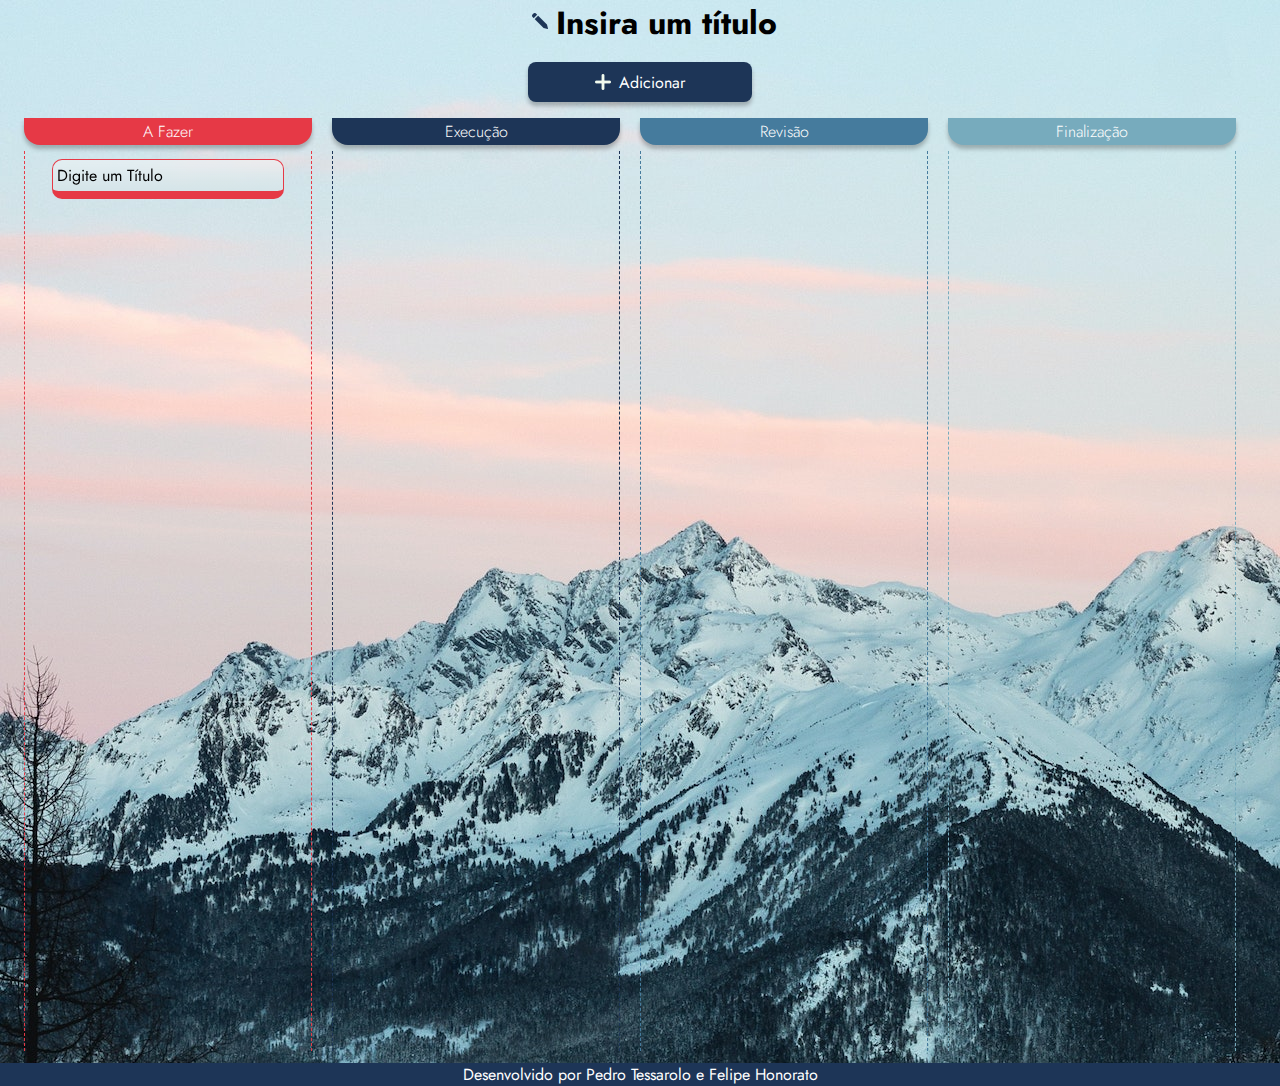
==== index.html @ cccc1d4a "Merge branch 'TestforMain' of https://github.com/Ofelipehonorato/TaskList--Kanban into felipeHonoart" ====
<!DOCTYPE html>
<html lang="pt-br">

<head>
  <meta charset="UTF-8">
  <meta name="viewport" content="width=device-width, initial-scale=1.0">
  <link rel="stylesheet" href="./css/style-mobile.css">
  <link rel="stylesheet" href="./css/style-desktop.css">
  <link rel="preconnect" href="https://fonts.googleapis.com">
  <link rel="preconnect" href="https://fonts.gstatic.com" crossorigin>
  <link
    href="https://fonts.googleapis.com/css2?family=Jost:wght@300;400;600&family=Open+Sans:ital,wght@0,300;0,400;0,500;0,600;0,700;0,800;1,300;1,400;1,500;1,600;1,700;1,800&display=swap"
    rel="stylesheet">
  <title>Kanban - Lista de tarefas</title>
</head>

<body>
  <header>
    <div class="header-top">
      <div class="titulo">
        <button class="titulo-img-lapis" id="btnedit"><img src="./img/icons/pencil.png" alt="Editar"
            width="16px"></button>
        <h1 id="tituloEdit">Insira um título </h1>
      </div>

      <div class="header-options">

        <!-- <div class="header-options-filtrar">
          <div class="options-filtrar-busca">
            <input type="text" id="buscarCard" placeholder="Digite seu Título...">
          </div>
          <div class="options-filtrar-img">
            <img src="./img/icons/buscar.png" alt="Buscar" width="16px">
          </div>
        </div> -->

        <button class="header-adicionar" id="btnAdd" type="button">
          <img src="./img/icons/add.png" alt="Adicionar" width="16px">
          <p>Adicionar</p>
        </button>

        <!-- <div id="popup" class="popup">
          <div class="popup-content">
            <h2>Insira o titulo da sua tarefa</h2>
            <input type="text" id="inputText" placeholder="Insira o título">
            <button class="header-adicionar" id="addButton">
              <img src="./img/icons/add.png" alt="Adicionar" width="16px">
              <p>Adicionar</p>
            </button>
          </div>
        </div> -->

        <!-- <button class="header-filtrar">
          <img src="./img/icons/filtrar.png" alt="Adicionar" width="16px">
          <p>Filtrar</p>
        </button> -->

      </div>
  </header>

  <main class="main-cards-layout">
    <!-- ********************** CARD DA COLUNA A FAZER ********************** -->
    <div class="main-cards-status" id="mainCardStatus">
      <h1 class="main-cards-titulo afazer">A Fazer</h1>
      <div class="dropzone afazer" id="dropzone">
        <div class="legend red" id="Father"></div>
        <div id="cloneCard">
          <div class="card afazer" id="afazer" draggable="true">
            <ul class="status red" id="statusRed">
              <li class="content afazer" id="contentAfazerId">
                <!-- <h2 id="changeText" onclick="newText()">Título A fazer</h2> -->
                <div id="textoTitulo" onclick="newText()">Digite um Título</div>
                <!-- <input type="text" id="test" placeholder="Digite um Título" onclick="newText()"> -->
                <!-- <p>Prazo xx/xx/xxxx</p> -->
              </li>
            </ul>
          </div>
        </div>

      </div>
    </div>
    <!-- ********************** CARD DA COLUNA EXECUÇÃO ********************** -->
    <div class="main-cards-status">
      <h1 class="main-cards-titulo execucao">Execução</h1>
      <div class="dropzone execucao">
        <div class="legend blue"></div>
        <div class="card execucao" draggable="true">
          <ul class="status blue" style="display: none;">
            <li class="content execucao"></li>
          </ul>
        </div>
      </div>
    </div>
    <!-- ********************** CARD DA COLUNA REVISÃO ********************** -->
    <div class="main-cards-status">
      <h1 class="main-cards-titulo revisao">Revisão</h1>
      <div class="dropzone revisao">
        <div class="legend darkblue"></div>
        <div class="card revisao" draggable="true">
          <ul class="status darkblue" style="display: none;">
            <li class="content revisao"></li>
          </ul>
        </div>
      </div>
    </div>
    <!-- ********************** CARD DA COLUNA FINALIZADO ********************** -->
    <div class="main-cards-status">
      <h1 class="main-cards-titulo finalizacao">Finalização</h1>
      <div class="dropzone finalizacao">
        <div class="legend lightblue"></div>
        <ul class="card finalizacao" draggable="true">
          <li class="status lightblue" style="display: none;"></li>
        </ul>
      </div>
    </div>
  </main>

  <footer>Desenvolvido por Pedro Tessarolo e Felipe Honorato</footer>
  <!-- <script type="module" src="./js/busca.js" defer></script> -->
  <script type="module" src="./js/dropAndDrag.js"></script>
  <script type="module" src="./Js/buttons.js" defer></script>
</body>

</html>
---- css/style-mobile.css ----
*{
  margin: 0px;
  padding: 0px;
  box-shadow: none;
  font-family: 'Jost', sans-serif;
  text-decoration: none;
  border: none;
  list-style: none;
}

:root{
  --btn-add-color: #1D3557;
  --btn-filtro-color: #457B9D;
}

body {
  background-image: url("../img/background/background-img.jpg");
  background-size: auto;
  background-repeat: no-repeat;  
}
/************************* Ínicio CSS do Header *******************************/
header{
  display: flex;
  justify-content: center;
}

.header-top{
  display: flex;
  flex-direction: column;
  width: 390px;
}

.header-top .titulo{
  display: flex;
  justify-content: left;
  align-items: center;
  margin-left: 28px;
}

.titulo h1 {
  padding-left: 8px;
}

.titulo .titulo-img-lapis{
  background-color: transparent;
  cursor: pointer;
}

.header-options {
  margin: 1em 0em 1em 0em;
  width: 100%;
  display: flex;
  justify-content: space-evenly;
  align-items: center;
}

.header-options button p {
  display: none;
}

.header-adicionar{
  display: flex;
  align-items: center;
  justify-content: center;
  background-color: var(--btn-add-color);
  width: 44px;
  height: 44px;
  border-radius: 50%;
  cursor: pointer;
}

/* .header-filtrar{
  display: flex;
  align-items: center;
  justify-content: center;
  background-color: var(--btn-filtro-color);
  width: 44px;
  height: 44px;
  border-radius: 50%;
  cursor: pointer;
} */

.header-options input{
  width: 186px;
  height: 40px;
  border-radius: 8px 0 0 8px;
  padding-left: 8px;
  box-shadow: 0 0 0 0 ;
  outline: 0;
}

.header-options-filtrar{
  display: flex;
}

.options-filtrar-img {
  display: flex;
  align-items: center;
  border-radius: 0 8px 8px 0;
  background-color: white;
  height: 40px;
  width: 25px;
  cursor: pointer;
}

.options-filtrar-img img{
  opacity: 0.5;
}

/* .header-options #buscarCard{
  background-image: url("../img/icons/buscar.png");
  background-size: 16px;
  background-repeat: no-repeat;
  background-position: 4% 50%;
  cursor: pointer;
} */

/**************************** Fim CSS do Header *******************************/

/**************************** Inicio CSS dos Cards ****************************/
:root {
  --bg-color-afazer: #e63946;
  --bg-color-execucao: #1d3557;
  --bg-color-revisao: #457b9d;
  --bg-color-finalizacao: #77abbd;
  --font-weight-ligth: 300;
  --font-weight-regular: 400;
  --font-weight-semibold: 600;
}

.main-cards-layout{
  display: flex;
  flex-direction: column;
}

.main-cards-status .main-cards-titulo{
  text-align: center;
  border-radius: 0 0 16px 16px;
  background-color: var(--bg-color-afazer);
  color: white;
  font-weight: var(--font-weight-ligth); 
  box-shadow: 0px 4px 4px rgba(0, 0, 0, 0.25);
  padding: 2px;
  font-size: 16px;
}

.main-cards-status .main-cards-titulo.execucao{
  background-color: var(--bg-color-execucao);
}
.main-cards-status .main-cards-titulo.revisao{
  background-color: var(--bg-color-revisao);
}
.main-cards-status .main-cards-titulo.finalizacao{
  background-color: var(--bg-color-finalizacao);
}

.card{
  display: flex;
  text-align: left;
  align-items: center;
}

.main-cards-status {
  padding-bottom: 12px;
  width: 288px;
  width: auto;
}

.main-cards-status .dropzone.afazer {
  border-bottom: 1px dashed var(--bg-color-afazer);
}
.main-cards-status .dropzone.execucao {
  border-bottom: 1px dashed var(--bg-color-execucao);
}
.main-cards-status .dropzone.revisao {
  border-bottom: 1px dashed var(--bg-color-revisao);
}
.main-cards-status .dropzone.finalizacao {
  border-bottom: 1px dashed var(--bg-color-finalizacao);
}

.dropzone {
  overflow-x: scroll;
  overflow-y: hidden;
  white-space: nowrap;
  display: flex;
  align-items: center;
  width: 100%;
  min-height: 120px;
} 

.card{
  display: inline-block;
}

.content h2 {
  font-weight: var(--font-weight-regular);
  font-size: 18px;
}

.content p {
  font-weight: var(--font-weight-ligth);
  font-size: 12px;
}

.content button{
  color: white;
  width: 40px;
  border-radius: 10px;
  font-weight: var(--font-weight-ligth);
  font-size: 10px;
  cursor: pointer;
}

.btn {
  background: transparent;
  cursor: pointer;  
}

.content.afazer button{
  background-color: var(--bg-color-afazer);
}
.content.execucao button{
  background-color: var(--bg-color-execucao);
}
.content.revisao button{
  background-color: var(--bg-color-revisao);
}
.content.finalizacao button{
  background-color: var(--bg-color-finalizacao);
}

.main-cards-btn{
  display: flex;
  flex-direction: column;
  justify-content: space-between;
  align-items: flex-end;
  background: transparent;
}

.status {
  background: linear-gradient(180deg, rgba(255, 255, 255, 0.4) 0%, rgba(241, 250, 238, 0.1) 100%);
  backdrop-filter: blur(4px);
  border-radius: 10px;
  margin: 0 26px 15px 0;
  padding: 4px;
  width: 225px;
  display: grid;
  grid-template-columns: 190px 30px ;
}

.status.red {
  border: 1px solid rgb(230, 57, 70);
  border-bottom: 8px solid rgb(230, 57, 70);
}
.status.blue {
  border: 1px solid rgb(29, 53, 87);
  border-bottom: 8px solid rgb(29, 53, 87);
}
.status.darkblue {
  border: 1px solid rgb(69, 123, 157);
  border-bottom: 8px solid rgb(69, 123, 157);
}
.status.lightblue {
  border: 1px solid rgb(119, 171, 189);
  border-bottom: 8px solid rgb(119, 171, 189);
}

.legend {
  width: 50px;
  height: 8px;
  background-color: rgb(255, 0, 0);
  border-radius: 4px;
  margin-left: 20px;
}

.red {
  background-color: rgba(230, 57, 71, 0.01);
}

.blue {
  background-color: rgba(29, 53, 87, 0.01);
}

.darkblue {
  background-color: rgba(69, 123, 157, 0.01);
}

.lightblue {
  background-color: rgba(119, 171, 189, 0.01);
}

.highlight {
  background-color: #00000017;
}

.card {
  transition: 10ms;
}

.is-dragging {
  cursor: move;
  opacity: 0.3;
}

.over {
  background-color: #dcdcdc;
}

/****************************  FIM DO CSS DO CARDS ****************************/

footer{
  color: white;
  text-align: center;
  background-color: #1D3557;
}
---- css/style-desktop.css ----
:root {
  --bg-color-afazer: #E63946;
  --bg-color-execucao: #1D3557;
  --bg-color-revisao: #457B9D;
  --bg-color-finalizacao: #77ABBD;
  --font-weight-ligth: 300;
  --font-weight-regular: 400;
  --font-weight-semibold: 600;
  --btn-add-color: #1D3557;
  --btn-filtro-color: #457B9D;
}

@media screen and (min-width: 1240px) {

  .header-top {
    display: flex;
    width: auto;
  }

  .header-top .titulo {
    display: flex;
    flex-direction: row;
    justify-content: left;
    align-items: center;
    margin-left: 28px;
    width: 100%;
  }

  .header-adicionar {
    display: flex;
    align-items: center;
    background-color: var(--btn-add-color);
    width: 224px;
    height: 40px;
    border-radius: 8px;
    cursor: pointer;
    box-shadow: 0px 4px 4px rgba(0, 0, 0, 0.25);
    margin: 0 20px 0 20px;
  }

  /* .header-filtrar{
    display: flex;
    align-items: center;
    background-color: var(--btn-filtro-color);
    width: 240px;
    height: 40px;
    border-radius: 8px;
    cursor: pointer;
    box-shadow: 0px 4px 4px rgba(0, 0, 0, 0.25);
    margin: 0 20px 0 0;
  } */

  .header-options button p {
    display: inline-block;
    font-weight: var(--font-weight-regular);
    font-size: 16px;
    color: white;
    padding-left: 8px;
  }

  .header-options input {
    width: 182px;
    height: 40px;
    border-radius: 8px 0 0 8px;
    padding-left: 8px;
  }

  .header-options-filtrar {
    box-shadow: 0px 4px 4px rgba(0, 0, 0, 0.25);
  }

  .options-filtrar-img img {
    opacity: 0.5;
    transition: transform 0.2s;
  }

  .options-filtrar-img img:hover {
    opacity: none;
    transform: scale(1.1);
  }

  .popup {
    display: none;
    position: fixed;
    left: 0;
    top: 0;
    width: 100%;
    height: 100%;
    background-color: rgba(0, 0, 0, 0.5);
    z-index: 9999;
  }

  .popup-content {
    position: absolute;
    top: 50%;
    left: 50%;
    transform: translate(-50%, -50%);
    width: auto;
    background-color: whitesmoke;
    border-radius: 10px;
    padding: 20px;
    border-radius: 5px;
    align-items: center;
  }

  #inputText {
    width: 212px;
    padding-left: 12px;
    margin: 0 0 16px 20px;
  }

  .popup-content h2 {
    text-align: center;
    font-weight: var(--font-weight-regular);
    margin-bottom: 12px;
  }

  /**************************** Fim CSS do Header *******************************/

  /****************************  CSS dos Cards Á FAZER **************************/
  ::-webkit-scrollbar {
    width: 8px;
  }

  ::-webkit-scrollbar-track {
    border-radius: 10px;
  }

  ::-webkit-scrollbar-thumb {
    border-radius: 10px;
    background: rgba(121, 108, 108, 0.5);
  }

  .highlight {
    background-color: #FD951F08;
  }

  .card,
  .dropzone {
    transition: 400ms;
  }

  .is-dragging {
    cursor: move;
    opacity: 0.3;
  }

  .over {
    background-color: #4137d111;
  }

  .dropzone {
    overflow-y: scroll;
    overflow-x: hidden;
    white-space: nowrap;
    height: 100vh;
    display: flex;
    flex-direction: column;
    box-sizing: border-box;
    margin-top: 6px;
  }

  .card {
    display: block;
    transition: transform 0.3s;
  }

  /* .card:hover {
    transform: scale(1.02);
  } */

  .main-cards-layout {
    display: flex;
    justify-content: center;
    flex-direction: row;
    align-items: flex-start;
  }

  .main-cards-status {
    padding-bottom: 12px;
    width: 288px;
    padding-right: 20px;
  }

  .status {
    margin: 0 22px 14px 22px;
    padding: 4px;
    width: 222px;
    display: grid;
    grid-template-columns: 190px 30px;
  }

  .main-cards-status .dropzone.afazer {
    border-left: 1px dashed var(--bg-color-afazer);
    border-right: 1px dashed var(--bg-color-afazer);
    border-bottom: none;
  }

  .main-cards-status .dropzone.execucao {
    border-left: 1px dashed var(--bg-color-execucao);
    border-right: 1px dashed var(--bg-color-execucao);
    border-bottom: none;
  }

  .main-cards-status .dropzone.revisao {
    border-left: 1px dashed var(--bg-color-revisao);
    border-right: 1px dashed var(--bg-color-revisao);
    border-bottom: none;
  }

  .main-cards-status .dropzone.finalizacao {
    border-left: 1px dashed var(--bg-color-finalizacao);
    border-right: 1px dashed var(--bg-color-finalizacao);
    border-bottom: none;
  }

  .inputButton button img {
    background: none;
  }

  #test {
    cursor: pointer;
    padding: 10px;
    border: none;
    outline: none;
    background: transparent;
  }

}
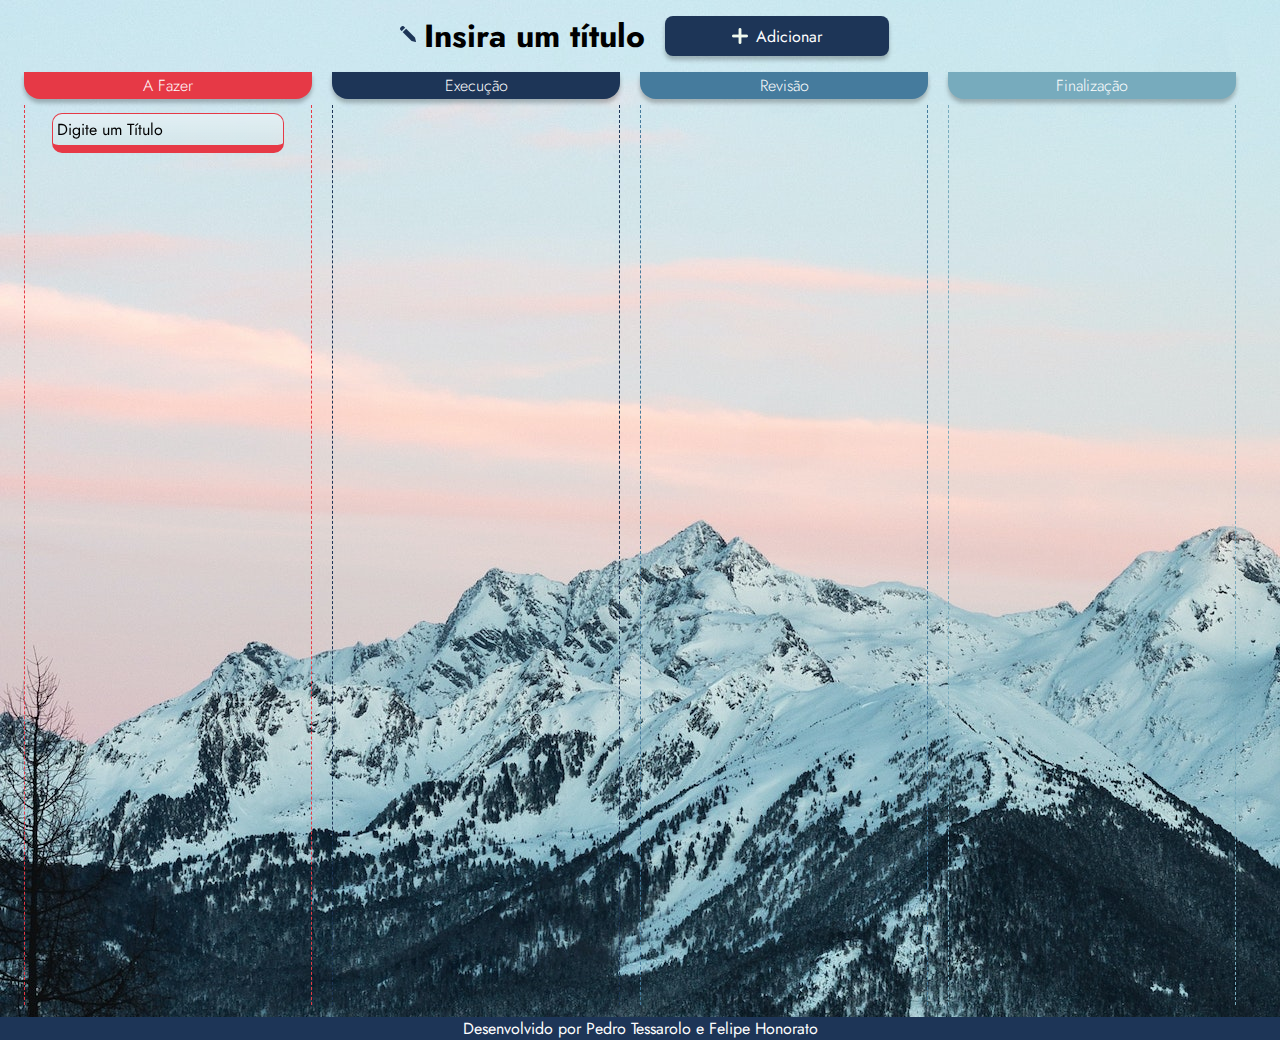
==== commit 2ec2c47f: "Introdução de um array nos cards e finalização do titulo doheader" ====
--- a/index.html
+++ b/index.html
@@ -68,10 +68,9 @@
           <div class="card afazer" id="afazer" draggable="true">
             <ul class="status red" id="statusRed">
               <li class="content afazer" id="contentAfazerId">
-                <!-- <h2 id="changeText" onclick="newText()">Título A fazer</h2> -->
-                <div id="textoTitulo" onclick="newText()">Digite um Título</div>
-                <!-- <input type="text" id="test" placeholder="Digite um Título" onclick="newText()"> -->
-                <!-- <p>Prazo xx/xx/xxxx</p> -->
+                <div id="textoTitulo">
+                  Digite um Título
+                </div>
               </li>
             </ul>
           </div>
@@ -116,9 +115,10 @@
   </main>
 
   <footer>Desenvolvido por Pedro Tessarolo e Felipe Honorato</footer>
-  <!-- <script type="module" src="./js/busca.js" defer></script> -->
   <script type="module" src="./js/dropAndDrag.js"></script>
-  <script type="module" src="./Js/buttons.js" defer></script>
+  <!-- <script type="module" src="./Js/buttons.js" defer></script> -->
+  <script type="module" src="./Js/arrayCards.js" defer></script>
+  <script type="module" src="./Js/editTitulo.js" defer></script>
 </body>
 
 </html>--- a/css/style-desktop.css
+++ b/css/style-desktop.css
@@ -14,6 +14,7 @@
 
   .header-top {
     display: flex;
+    flex-direction: row;
     width: auto;
   }
 
@@ -24,6 +25,7 @@
     align-items: center;
     margin-left: 28px;
     width: 100%;
+    white-space: nowrap;
   }
 
   .header-adicionar {
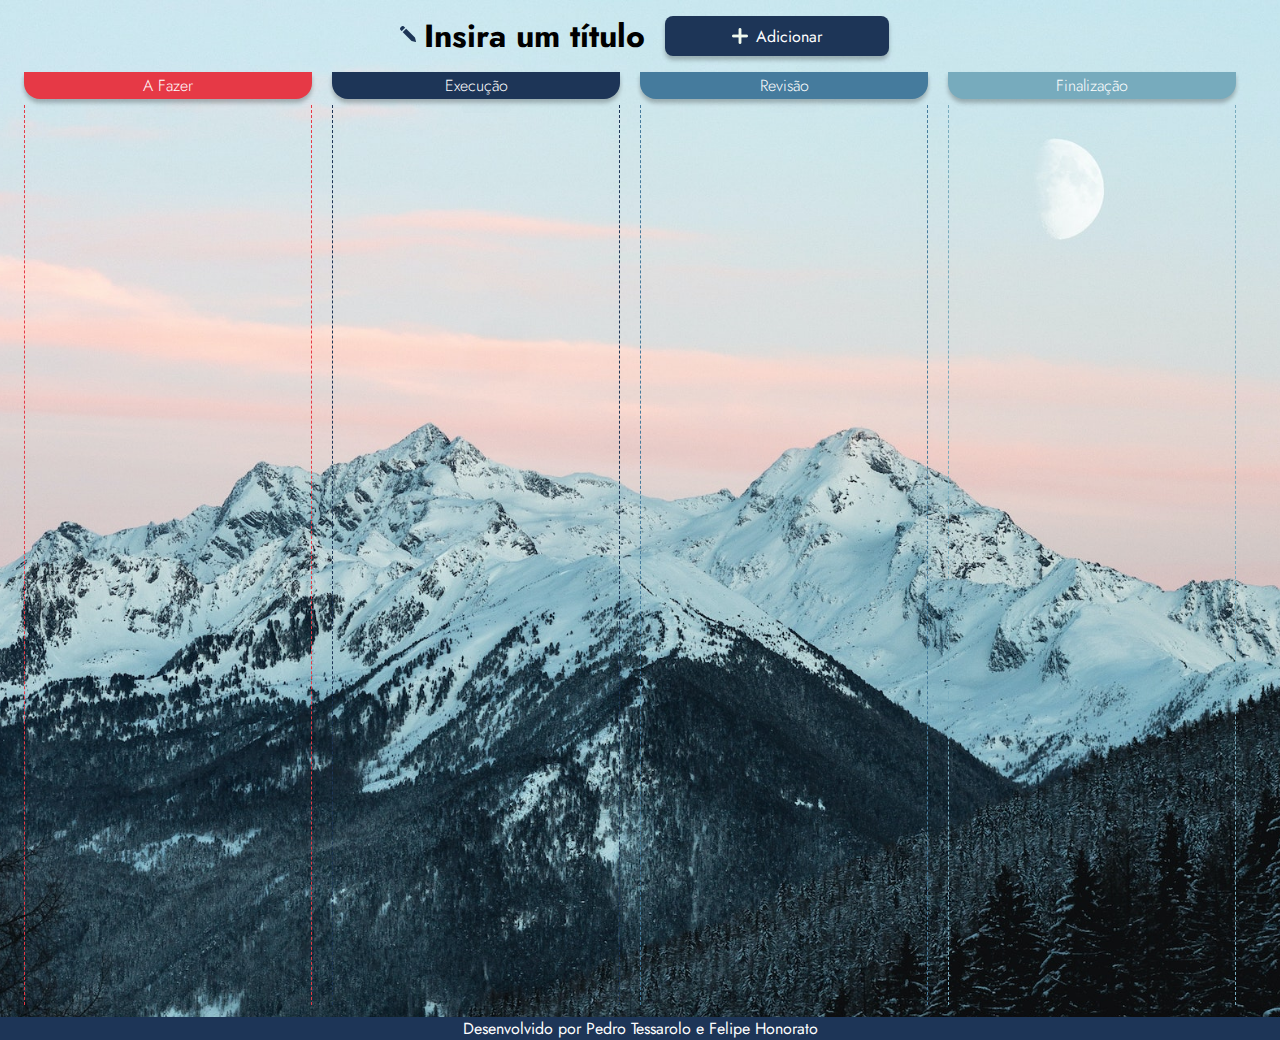
==== commit a95f96ab: "Finalizado inserção de titulo dentro do card." ====
--- a/index.html
+++ b/index.html
@@ -24,23 +24,14 @@
       </div>
 
       <div class="header-options">
-
-        <!-- <div class="header-options-filtrar">
-          <div class="options-filtrar-busca">
-            <input type="text" id="buscarCard" placeholder="Digite seu Título...">
-          </div>
-          <div class="options-filtrar-img">
-            <img src="./img/icons/buscar.png" alt="Buscar" width="16px">
-          </div>
-        </div> -->
-
         <button class="header-adicionar" id="btnAdd" type="button">
           <img src="./img/icons/add.png" alt="Adicionar" width="16px">
           <p>Adicionar</p>
         </button>
 
-        <!-- <div id="popup" class="popup">
+        <div id="popup" class="popup">
           <div class="popup-content">
+            <span class="popup-close" id="closePopup">&times;</span>
             <h2>Insira o titulo da sua tarefa</h2>
             <input type="text" id="inputText" placeholder="Insira o título">
             <button class="header-adicionar" id="addButton">
@@ -48,13 +39,7 @@
               <p>Adicionar</p>
             </button>
           </div>
-        </div> -->
-
-        <!-- <button class="header-filtrar">
-          <img src="./img/icons/filtrar.png" alt="Adicionar" width="16px">
-          <p>Filtrar</p>
-        </button> -->
-
+        </div>
       </div>
   </header>
 
@@ -66,13 +51,7 @@
         <div class="legend red" id="Father"></div>
         <div id="cloneCard">
           <div class="card afazer" id="afazer" draggable="true">
-            <ul class="status red" id="statusRed">
-              <li class="content afazer" id="contentAfazerId">
-                <div id="textoTitulo">
-                  Digite um Título
-                </div>
-              </li>
-            </ul>
+
           </div>
         </div>
 
@@ -116,8 +95,7 @@
 
   <footer>Desenvolvido por Pedro Tessarolo e Felipe Honorato</footer>
   <script type="module" src="./js/dropAndDrag.js"></script>
-  <!-- <script type="module" src="./Js/buttons.js" defer></script> -->
-  <script type="module" src="./Js/arrayCards.js" defer></script>
+  <script type="module" src="./Js/addCard.js" defer></script>
   <script type="module" src="./Js/editTitulo.js" defer></script>
 </body>
 
--- a/css/style-mobile.css
+++ b/css/style-mobile.css
@@ -15,8 +15,9 @@
 
 body {
   background-image: url("../img/background/background-img.jpg");
-  background-size: auto;
   background-repeat: no-repeat;  
+  background-position: center;
+  background-size: cover;
 }
 /************************* Ínicio CSS do Header *******************************/
 header{
@@ -193,10 +194,6 @@
   display: inline-block;
 }
 
-.content h2 {
-  font-weight: var(--font-weight-regular);
-  font-size: 18px;
-}
 
 .content p {
   font-weight: var(--font-weight-ligth);
--- a/css/style-desktop.css
+++ b/css/style-desktop.css
@@ -40,18 +40,6 @@
     margin: 0 20px 0 20px;
   }
 
-  /* .header-filtrar{
-    display: flex;
-    align-items: center;
-    background-color: var(--btn-filtro-color);
-    width: 240px;
-    height: 40px;
-    border-radius: 8px;
-    cursor: pointer;
-    box-shadow: 0px 4px 4px rgba(0, 0, 0, 0.25);
-    margin: 0 20px 0 0;
-  } */
-
   .header-options button p {
     display: inline-block;
     font-weight: var(--font-weight-regular);
@@ -90,6 +78,7 @@
     height: 100%;
     background-color: rgba(0, 0, 0, 0.5);
     z-index: 9999;
+    transition: cubic-bezier(0.075, 0.82, 0.165, 1);
   }
 
   .popup-content {
@@ -104,6 +93,15 @@
     border-radius: 5px;
     align-items: center;
   }
+  
+  .popup-close {
+    position: absolute;
+    top: 2px;
+    right: 10px;
+    font-size: 16px;
+    color: #aaa;
+    cursor: pointer;
+  }
 
   #inputText {
     width: 212px;
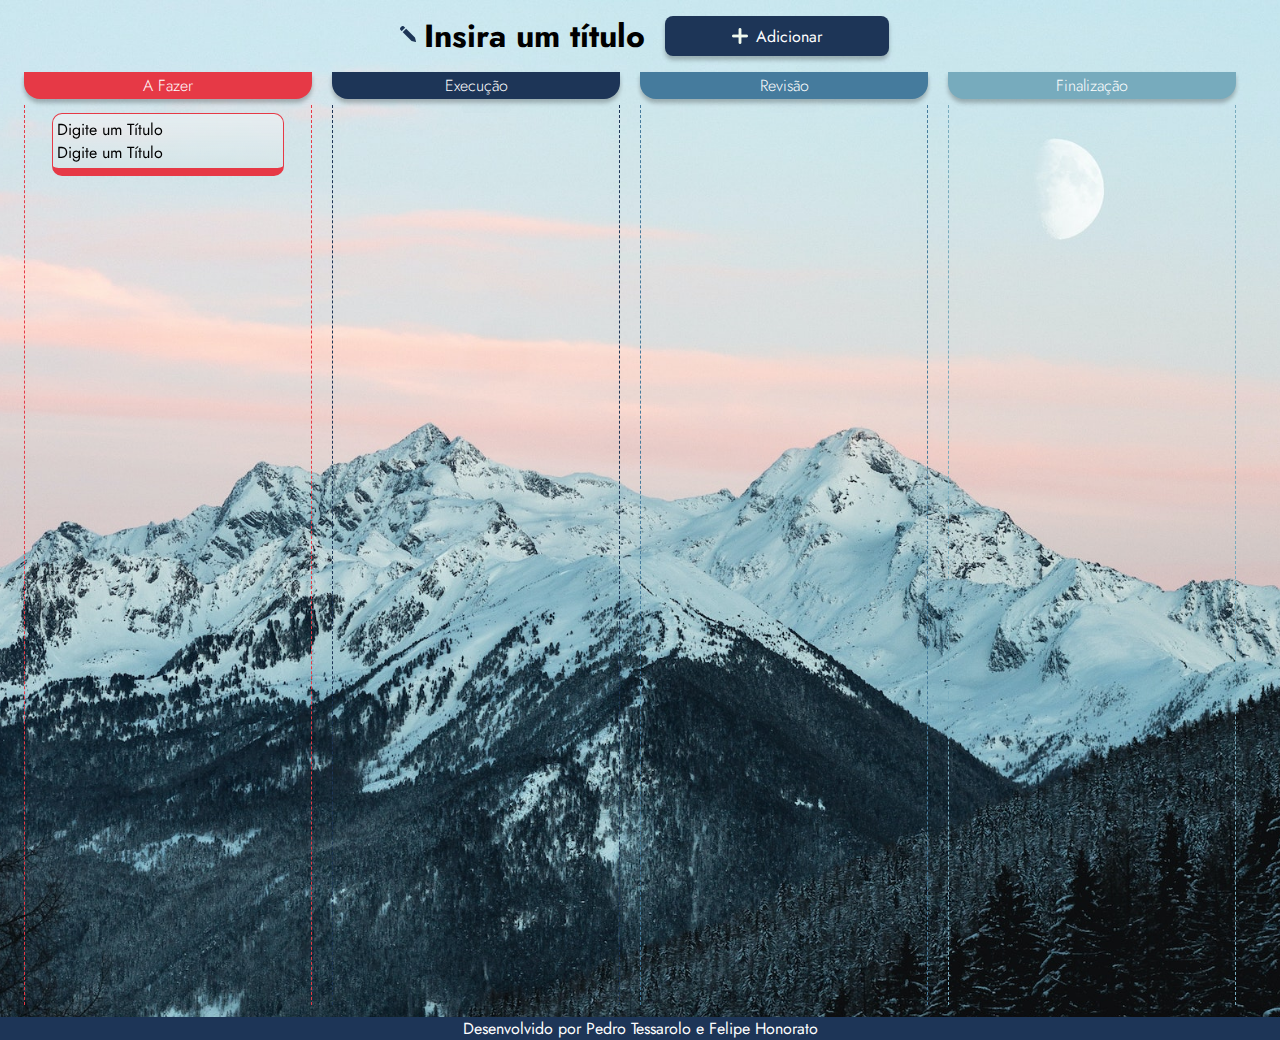
==== commit a4e11a1b: "Merge branch 'main' into feh-frontend" ====
--- a/index.html
+++ b/index.html
@@ -24,14 +24,23 @@
       </div>
 
       <div class="header-options">
+
+        <!-- <div class="header-options-filtrar">
+          <div class="options-filtrar-busca">
+            <input type="text" id="buscarCard" placeholder="Digite seu Título...">
+          </div>
+          <div class="options-filtrar-img">
+            <img src="./img/icons/buscar.png" alt="Buscar" width="16px">
+          </div>
+        </div> -->
+
         <button class="header-adicionar" id="btnAdd" type="button">
           <img src="./img/icons/add.png" alt="Adicionar" width="16px">
           <p>Adicionar</p>
         </button>
 
-        <div id="popup" class="popup">
+        <!-- <div id="popup" class="popup">
           <div class="popup-content">
-            <span class="popup-close" id="closePopup">&times;</span>
             <h2>Insira o titulo da sua tarefa</h2>
             <input type="text" id="inputText" placeholder="Insira o título">
             <button class="header-adicionar" id="addButton">
@@ -39,7 +48,13 @@
               <p>Adicionar</p>
             </button>
           </div>
-        </div>
+        </div> -->
+
+        <!-- <button class="header-filtrar">
+          <img src="./img/icons/filtrar.png" alt="Adicionar" width="16px">
+          <p>Filtrar</p>
+        </button> -->
+
       </div>
   </header>
 
@@ -51,7 +66,20 @@
         <div class="legend red" id="Father"></div>
         <div id="cloneCard">
           <div class="card afazer" id="afazer" draggable="true">
+            <ul class="status red" id="statusRed">
+              <li class="content afazer" id="contentAfazerId">
 
+                <div id="textoTitulo">
+                  Digite um Título
+                </div>
+
+                <!-- <h2 id="changeText" onclick="newText()">Título A fazer</h2> -->
+                <div id="textoTitulo" onclick="newText()">Digite um Título</div>
+                <!-- <input type="text" id="test" placeholder="Digite um Título" onclick="newText()"> -->
+                <!-- <p>Prazo xx/xx/xxxx</p> -->
+
+              </li>
+            </ul>
           </div>
         </div>
 
@@ -94,8 +122,12 @@
   </main>
 
   <footer>Desenvolvido por Pedro Tessarolo e Felipe Honorato</footer>
+
+  <!-- <script type="module" src="./js/busca.js" defer></script> -->
+
   <script type="module" src="./js/dropAndDrag.js"></script>
-  <script type="module" src="./Js/addCard.js" defer></script>
+  <!-- <script type="module" src="./Js/buttons.js" defer></script> -->
+  <script type="module" src="./Js/arrayCards.js" defer></script>
   <script type="module" src="./Js/editTitulo.js" defer></script>
 </body>
 
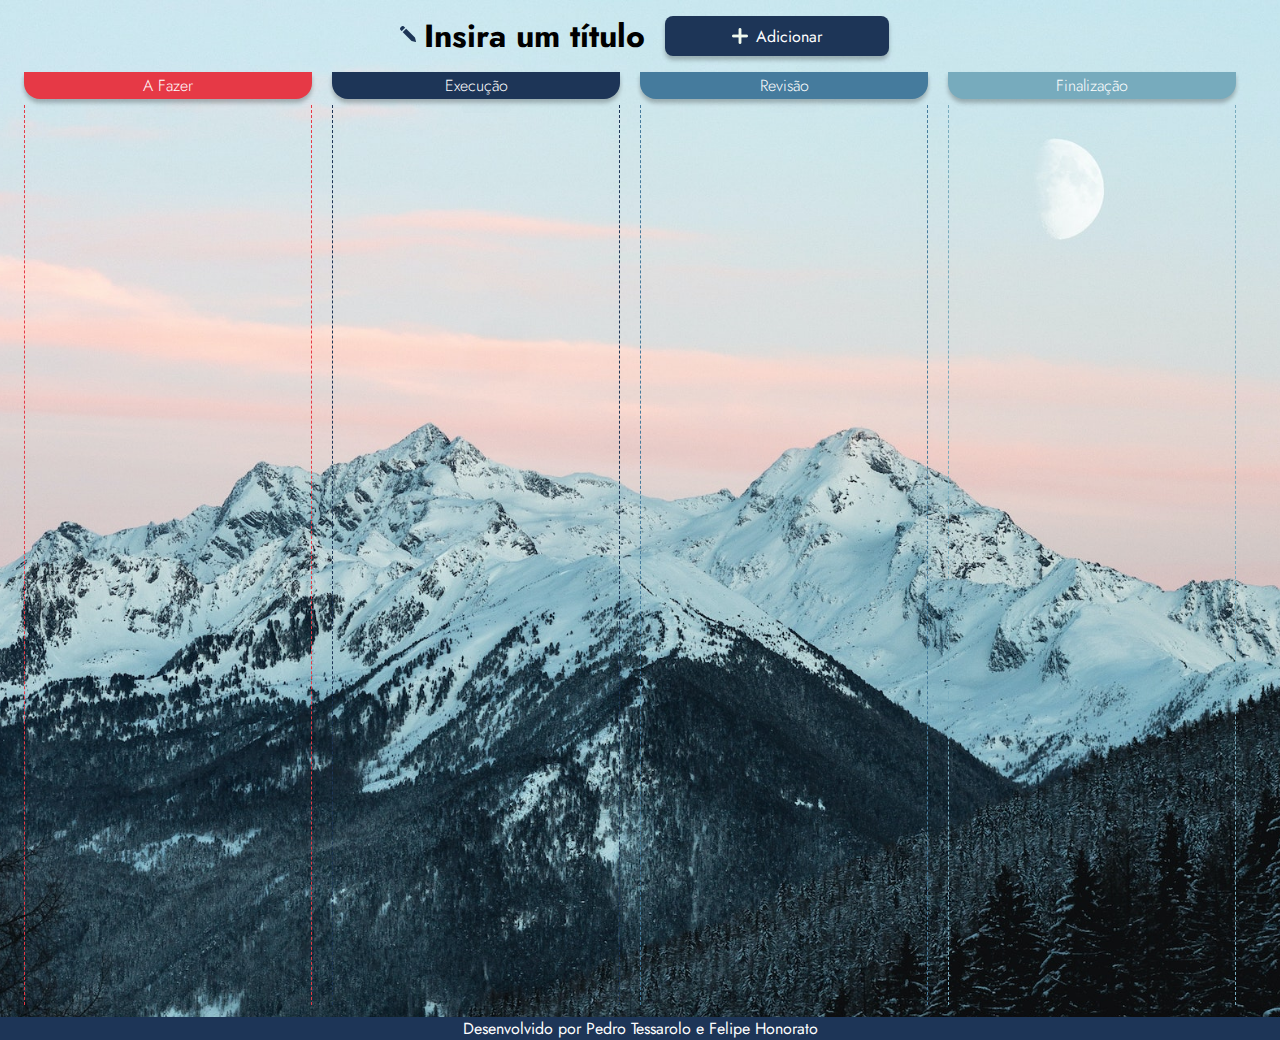
==== commit 7156d94c: "Validaçao do imput e adicionado botao de delete card" ====
--- a/index.html
+++ b/index.html
@@ -1,6 +1,5 @@
 <!DOCTYPE html>
 <html lang="pt-br">
-
 <head>
   <meta charset="UTF-8">
   <meta name="viewport" content="width=device-width, initial-scale=1.0">
@@ -13,7 +12,6 @@
     rel="stylesheet">
   <title>Kanban - Lista de tarefas</title>
 </head>
-
 <body>
   <header>
     <div class="header-top">
@@ -24,23 +22,14 @@
       </div>
 
       <div class="header-options">
-
-        <!-- <div class="header-options-filtrar">
-          <div class="options-filtrar-busca">
-            <input type="text" id="buscarCard" placeholder="Digite seu Título...">
-          </div>
-          <div class="options-filtrar-img">
-            <img src="./img/icons/buscar.png" alt="Buscar" width="16px">
-          </div>
-        </div> -->
-
         <button class="header-adicionar" id="btnAdd" type="button">
           <img src="./img/icons/add.png" alt="Adicionar" width="16px">
           <p>Adicionar</p>
         </button>
 
-        <!-- <div id="popup" class="popup">
+        <div id="popup" class="popup">
           <div class="popup-content">
+            <span class="popup-close" id="closePopup">&times;</span>
             <h2>Insira o titulo da sua tarefa</h2>
             <input type="text" id="inputText" placeholder="Insira o título">
             <button class="header-adicionar" id="addButton">
@@ -48,13 +37,7 @@
               <p>Adicionar</p>
             </button>
           </div>
-        </div> -->
-
-        <!-- <button class="header-filtrar">
-          <img src="./img/icons/filtrar.png" alt="Adicionar" width="16px">
-          <p>Filtrar</p>
-        </button> -->
-
+        </div>
       </div>
   </header>
 
@@ -64,25 +47,10 @@
       <h1 class="main-cards-titulo afazer">A Fazer</h1>
       <div class="dropzone afazer" id="dropzone">
         <div class="legend red" id="Father"></div>
-        <div id="cloneCard">
           <div class="card afazer" id="afazer" draggable="true">
-            <ul class="status red" id="statusRed">
-              <li class="content afazer" id="contentAfazerId">
 
-                <div id="textoTitulo">
-                  Digite um Título
-                </div>
 
-                <!-- <h2 id="changeText" onclick="newText()">Título A fazer</h2> -->
-                <div id="textoTitulo" onclick="newText()">Digite um Título</div>
-                <!-- <input type="text" id="test" placeholder="Digite um Título" onclick="newText()"> -->
-                <!-- <p>Prazo xx/xx/xxxx</p> -->
-
-              </li>
-            </ul>
           </div>
-        </div>
-
       </div>
     </div>
     <!-- ********************** CARD DA COLUNA EXECUÇÃO ********************** -->
@@ -91,9 +59,7 @@
       <div class="dropzone execucao">
         <div class="legend blue"></div>
         <div class="card execucao" draggable="true">
-          <ul class="status blue" style="display: none;">
-            <li class="content execucao"></li>
-          </ul>
+       
         </div>
       </div>
     </div>
@@ -103,9 +69,7 @@
       <div class="dropzone revisao">
         <div class="legend darkblue"></div>
         <div class="card revisao" draggable="true">
-          <ul class="status darkblue" style="display: none;">
-            <li class="content revisao"></li>
-          </ul>
+
         </div>
       </div>
     </div>
@@ -114,20 +78,15 @@
       <h1 class="main-cards-titulo finalizacao">Finalização</h1>
       <div class="dropzone finalizacao">
         <div class="legend lightblue"></div>
-        <ul class="card finalizacao" draggable="true">
-          <li class="status lightblue" style="display: none;"></li>
-        </ul>
+        <div class="card revisao" draggable="true">
+
       </div>
     </div>
   </main>
 
   <footer>Desenvolvido por Pedro Tessarolo e Felipe Honorato</footer>
-
-  <!-- <script type="module" src="./js/busca.js" defer></script> -->
-
   <script type="module" src="./js/dropAndDrag.js"></script>
-  <!-- <script type="module" src="./Js/buttons.js" defer></script> -->
-  <script type="module" src="./Js/arrayCards.js" defer></script>
+  <script type="module" src="./Js/addCard.js" defer></script>
   <script type="module" src="./Js/editTitulo.js" defer></script>
 </body>
 
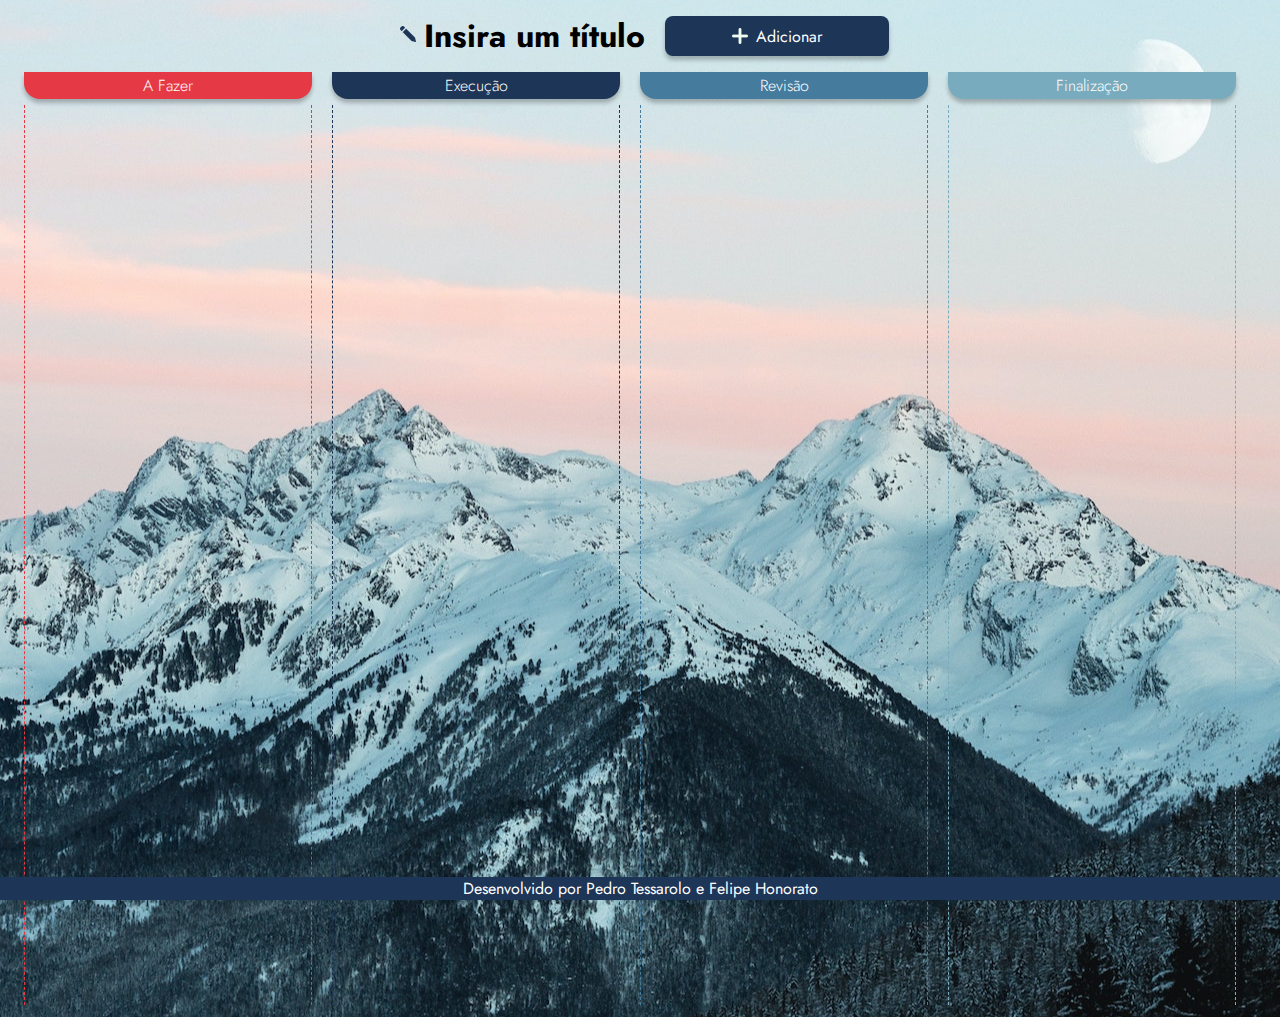
==== commit f387d32b: "Ajustes no css" ====
--- a/index.html
+++ b/index.html
@@ -10,7 +10,7 @@
   <link
     href="https://fonts.googleapis.com/css2?family=Jost:wght@300;400;600&family=Open+Sans:ital,wght@0,300;0,400;0,500;0,600;0,700;0,800;1,300;1,400;1,500;1,600;1,700;1,800&display=swap"
     rel="stylesheet">
-  <title>Kanban - Lista de tarefas</title>
+  <title>Lista de tarefas - Kanban</title>
 </head>
 <body>
   <header>
--- a/css/style-mobile.css
+++ b/css/style-mobile.css
@@ -17,7 +17,7 @@
   background-image: url("../img/background/background-img.jpg");
   background-repeat: no-repeat;  
   background-position: center;
-  background-size: cover;
+  background-size: auto;
 }
 /************************* Ínicio CSS do Header *******************************/
 header{
@@ -28,14 +28,13 @@
 .header-top{
   display: flex;
   flex-direction: column;
-  width: 390px;
+  align-items: center;
 }
 
 .header-top .titulo{
   display: flex;
   justify-content: left;
   align-items: center;
-  margin-left: 28px;
 }
 
 .titulo h1 {
@@ -55,66 +54,73 @@
   align-items: center;
 }
 
-.header-options button p {
-  display: none;
-}
-
 .header-adicionar{
   display: flex;
   align-items: center;
   justify-content: center;
   background-color: var(--btn-add-color);
-  width: 44px;
+  width: auto;
+  padding: 5px;
   height: 44px;
-  border-radius: 50%;
+  border-radius: 10px;
   cursor: pointer;
 }
 
-/* .header-filtrar{
-  display: flex;
-  align-items: center;
-  justify-content: center;
-  background-color: var(--btn-filtro-color);
-  width: 44px;
-  height: 44px;
-  border-radius: 50%;
+
+.header-options button p {
+  display: inline-block;
+  font-weight: var(--font-weight-regular);
+  font-size: 16px;
+  color: white;
+  padding-left: 8px;
+}
+
+.popup {
+  display: none;
+  position: fixed;
+  left: 0;
+  top: 0;
+  width: 100%;
+  height: 100%;
+  background-color: rgba(0, 0, 0, 0.5);
+  z-index: 9999;
+}
+
+.popup-content {
+  display: flex;
+  flex-direction: column;
+  position: absolute;
+  top: 50%;
+  left: 50%;
+  transform: translate(-50%, -50%);
+  width: auto;
+  background-color: whitesmoke;
+  padding: 20px;
+  border-radius: 5px;
+  align-items: center;
+}
+
+.popup-close {
+  position: absolute;
+  top: 2px;
+  right: 10px;
+  font-size: 16px;
+  color: #aaa;
   cursor: pointer;
-} */
-
-.header-options input{
-  width: 186px;
-  height: 40px;
-  border-radius: 8px 0 0 8px;
+}
+
+#inputText {
+  width: 212px;
+  height: 30px;
   padding-left: 8px;
-  box-shadow: 0 0 0 0 ;
-  outline: 0;
-}
-
-.header-options-filtrar{
-  display: flex;
-}
-
-.options-filtrar-img {
-  display: flex;
-  align-items: center;
-  border-radius: 0 8px 8px 0;
-  background-color: white;
-  height: 40px;
-  width: 25px;
-  cursor: pointer;
-}
-
-.options-filtrar-img img{
-  opacity: 0.5;
-}
-
-/* .header-options #buscarCard{
-  background-image: url("../img/icons/buscar.png");
-  background-size: 16px;
-  background-repeat: no-repeat;
-  background-position: 4% 50%;
-  cursor: pointer;
-} */
+  margin: 0 0 16px 20px;
+}
+
+.popup-content h2 {
+  text-align: center;
+  font-weight: var(--font-weight-regular);
+  margin-bottom: 12px;
+}
 
 /**************************** Fim CSS do Header *******************************/
 
@@ -143,6 +149,9 @@
   box-shadow: 0px 4px 4px rgba(0, 0, 0, 0.25);
   padding: 2px;
   font-size: 16px;
+  display: flex;
+  flex-direction: column;
+  align-items: center;
 }
 
 .main-cards-status .main-cards-titulo.execucao{
@@ -189,16 +198,6 @@
   width: 100%;
   min-height: 120px;
 } 
-
-.card{
-  display: inline-block;
-}
-
-
-.content p {
-  font-weight: var(--font-weight-ligth);
-  font-size: 12px;
-}
 
 .content button{
   color: white;
@@ -209,21 +208,16 @@
   cursor: pointer;
 }
 
-.btn {
-  background: transparent;
-  cursor: pointer;  
-}
-
-.content.afazer button{
+.afazer button{
   background-color: var(--bg-color-afazer);
 }
-.content.execucao button{
+.execucao button{
   background-color: var(--bg-color-execucao);
 }
-.content.revisao button{
+.revisao button{
   background-color: var(--bg-color-revisao);
 }
-.content.finalizacao button{
+.finalizacao button{
   background-color: var(--bg-color-finalizacao);
 }
 
@@ -242,8 +236,6 @@
   margin: 0 26px 15px 0;
   padding: 4px;
   width: 225px;
-  display: grid;
-  grid-template-columns: 190px 30px ;
 }
 
 .status.red {
@@ -287,6 +279,10 @@
   background-color: rgba(119, 171, 189, 0.01);
 }
 
+#textoTitulo{
+  white-space: normal
+}
+
 .highlight {
   background-color: #00000017;
 }
@@ -307,6 +303,9 @@
 /****************************  FIM DO CSS DO CARDS ****************************/
 
 footer{
+  position: absolute;
+  bottom: 0;
+  width: 100%;
   color: white;
   text-align: center;
   background-color: #1D3557;
--- a/css/style-desktop.css
+++ b/css/style-desktop.css
@@ -46,73 +46,6 @@
     font-size: 16px;
     color: white;
     padding-left: 8px;
-  }
-
-  .header-options input {
-    width: 182px;
-    height: 40px;
-    border-radius: 8px 0 0 8px;
-    padding-left: 8px;
-  }
-
-  .header-options-filtrar {
-    box-shadow: 0px 4px 4px rgba(0, 0, 0, 0.25);
-  }
-
-  .options-filtrar-img img {
-    opacity: 0.5;
-    transition: transform 0.2s;
-  }
-
-  .options-filtrar-img img:hover {
-    opacity: none;
-    transform: scale(1.1);
-  }
-
-  .popup {
-    display: none;
-    position: fixed;
-    left: 0;
-    top: 0;
-    width: 100%;
-    height: 100%;
-    background-color: rgba(0, 0, 0, 0.5);
-    z-index: 9999;
-    transition: cubic-bezier(0.075, 0.82, 0.165, 1);
-  }
-
-  .popup-content {
-    position: absolute;
-    top: 50%;
-    left: 50%;
-    transform: translate(-50%, -50%);
-    width: auto;
-    background-color: whitesmoke;
-    border-radius: 10px;
-    padding: 20px;
-    border-radius: 5px;
-    align-items: center;
-  }
-  
-  .popup-close {
-    position: absolute;
-    top: 2px;
-    right: 10px;
-    font-size: 16px;
-    color: #aaa;
-    cursor: pointer;
-  }
-
-  #inputText {
-    width: 212px;
-    padding-left: 12px;
-    margin: 0 0 16px 20px;
-  }
-
-  .popup-content h2 {
-    text-align: center;
-    font-weight: var(--font-weight-regular);
-    margin-bottom: 12px;
   }
 
   /**************************** Fim CSS do Header *******************************/
@@ -165,9 +98,9 @@
     transition: transform 0.3s;
   }
 
-  /* .card:hover {
+  .card:hover {
     transform: scale(1.02);
-  } */
+  }
 
   .main-cards-layout {
     display: flex;
@@ -186,8 +119,6 @@
     margin: 0 22px 14px 22px;
     padding: 4px;
     width: 222px;
-    display: grid;
-    grid-template-columns: 190px 30px;
   }
 
   .main-cards-status .dropzone.afazer {
@@ -213,17 +144,4 @@
     border-right: 1px dashed var(--bg-color-finalizacao);
     border-bottom: none;
   }
-
-  .inputButton button img {
-    background: none;
-  }
-
-  #test {
-    cursor: pointer;
-    padding: 10px;
-    border: none;
-    outline: none;
-    background: transparent;
-  }
-
 }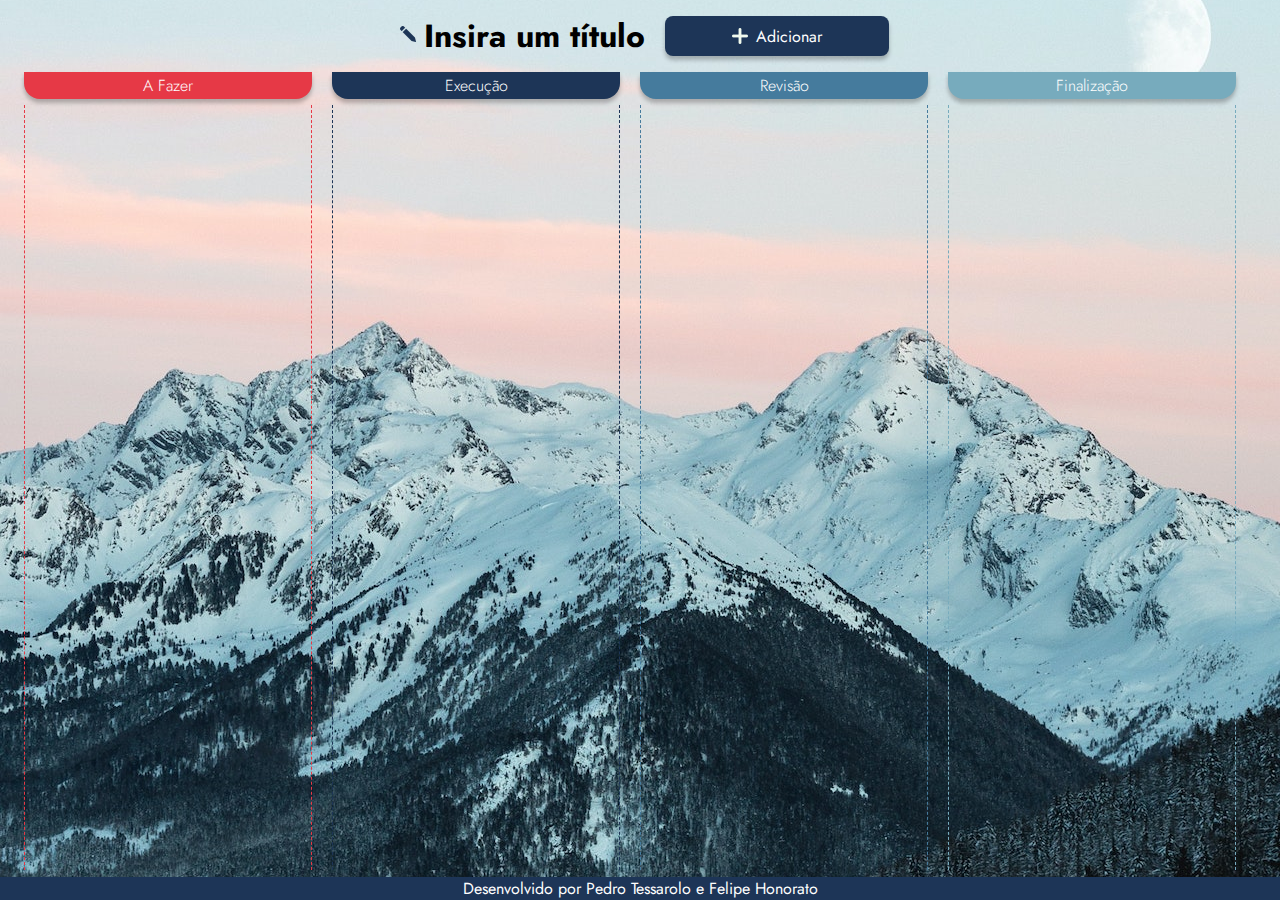
==== commit 8484c0de: "Merge pull request #21 from Ofelipehonorato/feh-frontend" ====
--- a/index.html
+++ b/index.html
@@ -32,7 +32,7 @@
             <span class="popup-close" id="closePopup">&times;</span>
             <h2>Insira o titulo da sua tarefa</h2>
             <input type="text" id="inputText" placeholder="Insira o título">
-            <button class="header-adicionar" id="addButton">
+            <button type="submit" class="header-adicionar" id="addButton">
               <img src="./img/icons/add.png" alt="Adicionar" width="16px">
               <p>Adicionar</p>
             </button>
@@ -48,7 +48,7 @@
       <div class="dropzone afazer" id="dropzone">
         <div class="legend red" id="Father"></div>
           <div class="card afazer" id="afazer" draggable="true">
-
+            <p id="textoTitulo"></p>
 
           </div>
       </div>
@@ -58,7 +58,7 @@
       <h1 class="main-cards-titulo execucao">Execução</h1>
       <div class="dropzone execucao">
         <div class="legend blue"></div>
-        <div class="card execucao" draggable="true">
+        <div class="card execucao" id="execucao" draggable="true">
        
         </div>
       </div>
@@ -68,7 +68,7 @@
       <h1 class="main-cards-titulo revisao">Revisão</h1>
       <div class="dropzone revisao">
         <div class="legend darkblue"></div>
-        <div class="card revisao" draggable="true">
+        <div class="card revisao" id="revisao"  draggable="true">
 
         </div>
       </div>
@@ -78,7 +78,7 @@
       <h1 class="main-cards-titulo finalizacao">Finalização</h1>
       <div class="dropzone finalizacao">
         <div class="legend lightblue"></div>
-        <div class="card revisao" draggable="true">
+        <div class="card finalizacao" id="finalizacao"  draggable="true">
 
       </div>
     </div>
@@ -86,6 +86,7 @@
 
   <footer>Desenvolvido por Pedro Tessarolo e Felipe Honorato</footer>
   <script type="module" src="./js/dropAndDrag.js"></script>
+  <!-- <script type="module" src="./js/testes.js"></script> -->
   <script type="module" src="./Js/addCard.js" defer></script>
   <script type="module" src="./Js/editTitulo.js" defer></script>
 </body>
--- a/css/style-mobile.css
+++ b/css/style-mobile.css
@@ -199,7 +199,7 @@
   min-height: 120px;
 } 
 
-.content button{
+.btnDelete{
   color: white;
   width: 40px;
   border-radius: 10px;
--- a/css/style-desktop.css
+++ b/css/style-desktop.css
@@ -86,7 +86,7 @@
     overflow-y: scroll;
     overflow-x: hidden;
     white-space: nowrap;
-    height: 100vh;
+    height: 85vh;
     display: flex;
     flex-direction: column;
     box-sizing: border-box;
